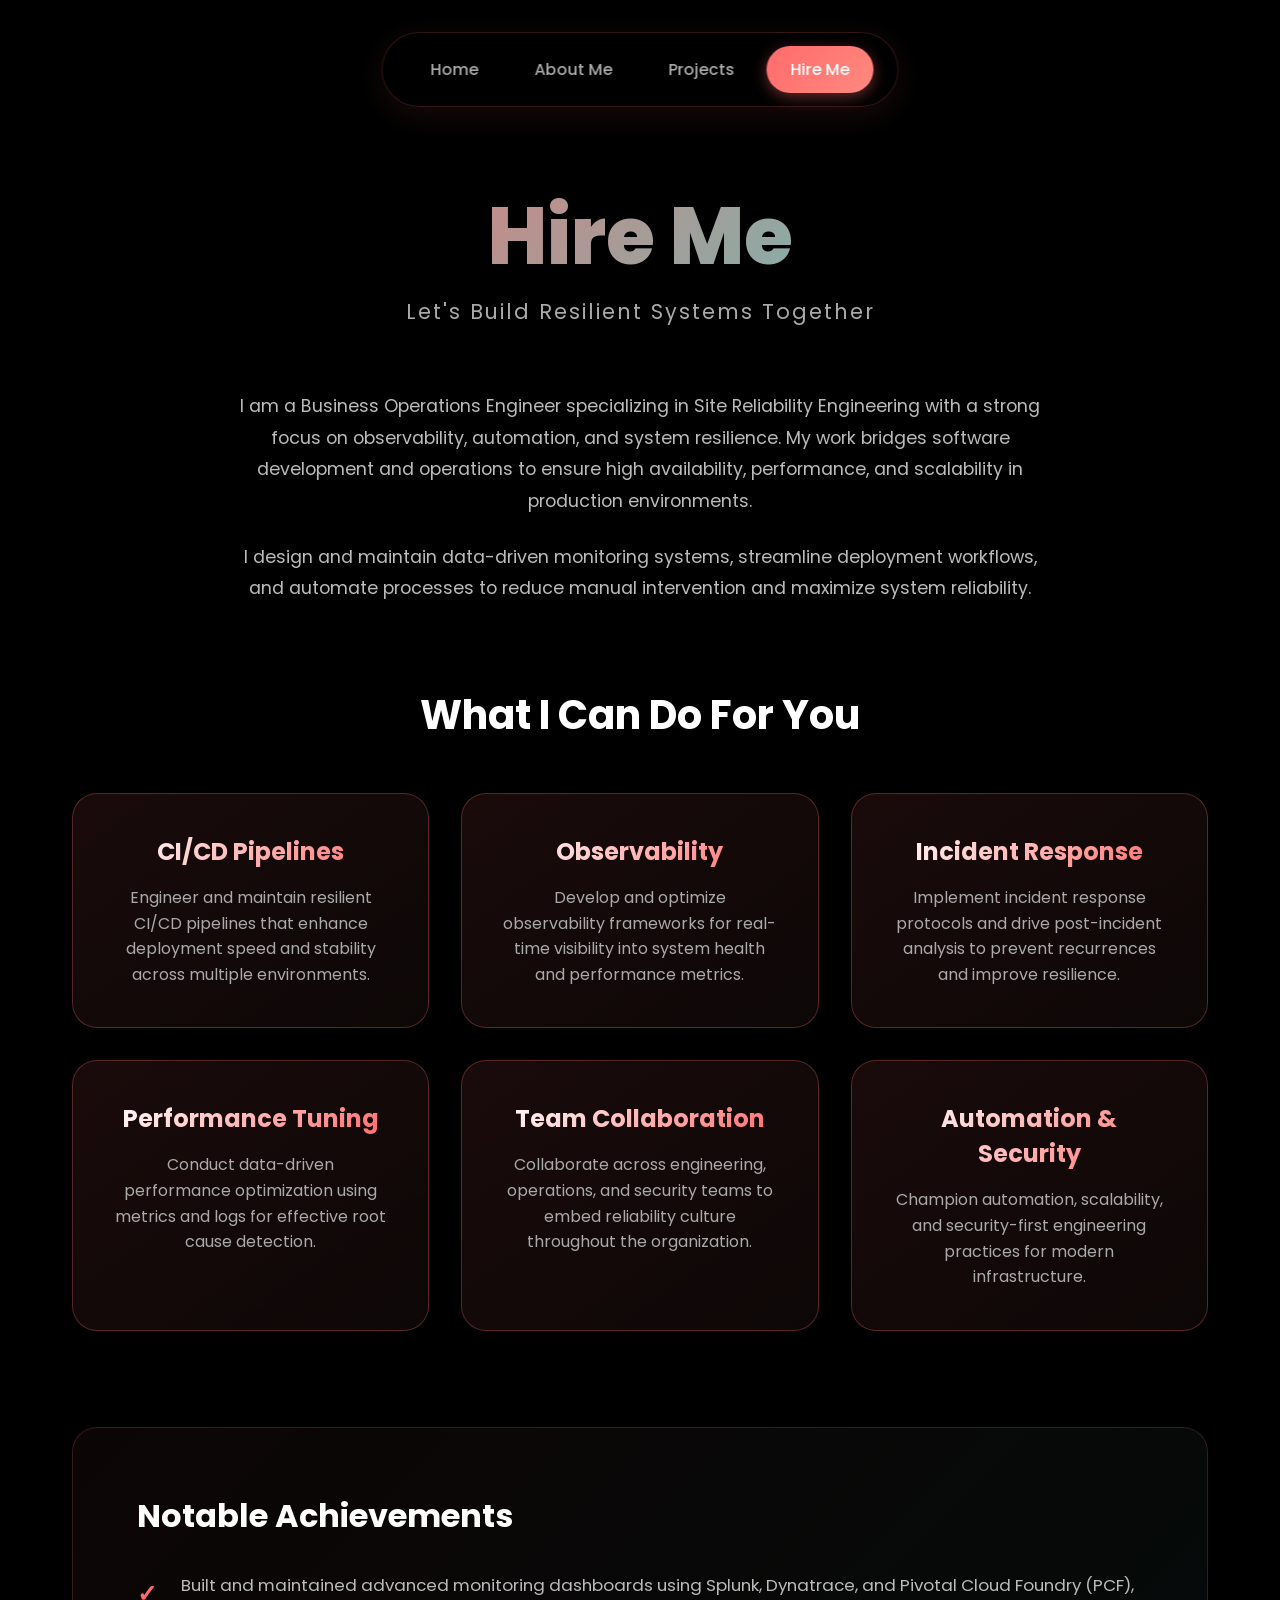
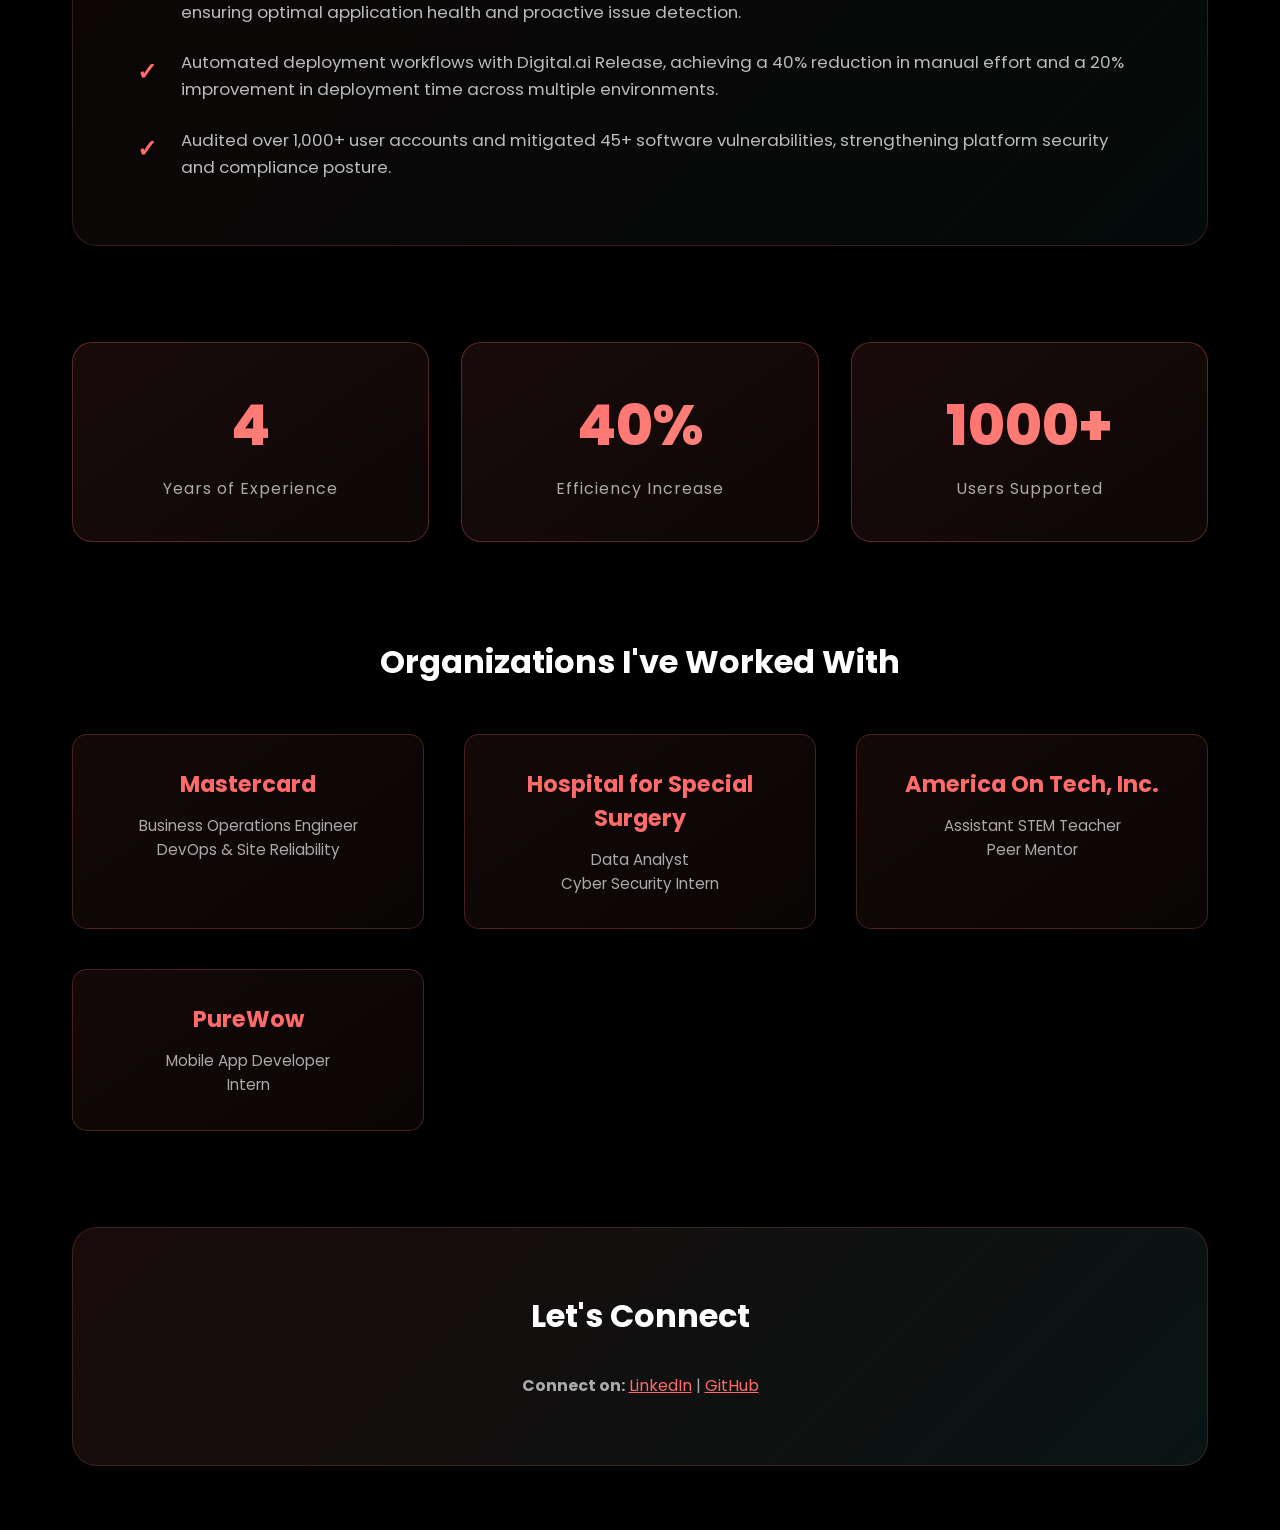
==== hire.html @ 8df4f851 "Major changes to website ui, project section under construction" ====
<!DOCTYPE html>
<html lang="en">
<head>
    <meta charset="UTF-8">
    <meta name="viewport" content="width=device-width, initial-scale=1.0">
    <title>Journisha Dolphin - Hire Me</title>
    <link rel="preconnect" href="https://fonts.googleapis.com">
    <link rel="preconnect" href="https://fonts.gstatic.com" crossorigin>
    <link href="https://fonts.googleapis.com/css2?family=Poppins:wght@300;400;500;600;700;800&display=swap" rel="stylesheet">
    <style>
        * {
            margin: 0;
            padding: 0;
            box-sizing: border-box;
        }

        body, html {
            background-color: black;
            font-family: 'Poppins', sans-serif;
            color: #ccc;
            overflow-x: hidden;
        }

        /* Navbar Styles */
        nav {
            position: fixed;
            top: 2rem;
            left: 50%;
            transform: translateX(-50%);
            z-index: 1000;
            animation: slideDown 0.6s ease-out;
        }

        .nav-container {
            display: flex;
            gap: 0.5rem;
            background: rgba(0, 0, 0, 0.8);
            backdrop-filter: blur(20px);
            border: 1px solid rgba(255, 107, 107, 0.2);
            border-radius: 50px;
            padding: 0.8rem 1.5rem;
            box-shadow: 0 8px 32px rgba(255, 107, 107, 0.1);
            transition: all 0.3s ease;
        }

        .nav-container:hover {
            background: rgba(0, 0, 0, 0.9);
            border-color: rgba(255, 107, 107, 0.4);
            box-shadow: 0 8px 32px rgba(255, 107, 107, 0.2);
        }

        nav a {
            position: relative;
            padding: 0.7rem 1.5rem;
            font-size: 1rem;
            font-weight: 500;
            color: #aaa;
            text-decoration: none;
            border-radius: 50px;
            transition: all 0.3s cubic-bezier(0.175, 0.885, 0.32, 1.275);
            cursor: pointer;
            white-space: nowrap;
        }

        nav a:hover,
        nav a.active {
            color: #fff;
            background: linear-gradient(135deg, rgba(255, 107, 107, 0.3) 0%, rgba(255, 138, 128, 0.2) 100%);
        }

        nav a.active {
            background: linear-gradient(135deg, #ff6b6b 0%, #ff8a80 100%);
            color: #fff;
            box-shadow: 0 4px 15px rgba(255, 107, 107, 0.4);
        }

        @keyframes slideDown {
            from {
                opacity: 0;
                transform: translateX(-50%) translateY(-20px);
            }
            to {
                opacity: 1;
                transform: translateX(-50%) translateY(0);
            }
        }

        /* Main Content */
        main {
            padding-top: 8rem;
            min-height: 100vh;
            width: 100%;
        }

        .hire-container {
            max-width: 1200px;
            margin: 0 auto;
            padding: 4rem 2rem;
        }

        /* Section Title */
        .hire-title {
            font-size: 5rem;
            font-weight: 800;
            margin-bottom: 1rem;
            background: linear-gradient(135deg, #ff6b6b 0%, #4ecdc4 100%);
            -webkit-background-clip: text;
            -webkit-text-fill-color: transparent;
            background-clip: text;
            text-align: center;
            line-height: 1.1;
        }

        .hire-subtitle {
            font-size: 1.3rem;
            color: #aaa;
            text-align: center;
            margin-bottom: 4rem;
            letter-spacing: 2px;
        }

        /* Intro Section */
        .hire-intro {
            max-width: 800px;
            margin: 0 auto 5rem;
            text-align: center;
        }

        .hire-intro p {
            font-size: 1.1rem;
            line-height: 1.8;
            color: #bbb;
            margin-bottom: 1.5rem;
        }

        /* Services Grid */
        .services-section {
            margin-bottom: 6rem;
        }

        .services-title {
            font-size: 2.5rem;
            font-weight: 700;
            color: #fff;
            margin-bottom: 3rem;
            text-align: center;
        }

        .services-grid {
            display: grid;
            grid-template-columns: repeat(auto-fit, minmax(300px, 1fr));
            gap: 2rem;
            margin-bottom: 4rem;
        }

        .service-card {
            background: linear-gradient(145deg, rgba(255, 107, 107, 0.1) 0%, rgba(255, 138, 128, 0.05) 100%);
            backdrop-filter: blur(20px);
            border: 1px solid rgba(255, 107, 107, 0.3);
            border-radius: 25px;
            padding: 2.5rem;
            text-align: center;
            transition: all 0.4s cubic-bezier(0.175, 0.885, 0.32, 1.275);
            cursor: pointer;
        }

        .service-card:hover {
            transform: translateY(-10px) scale(1.02);
            background: linear-gradient(145deg, rgba(255, 107, 107, 0.2) 0%, rgba(255, 138, 128, 0.1) 100%);
            border-color: rgba(255, 107, 107, 0.6);
            box-shadow: 0 20px 50px rgba(255, 107, 107, 0.2);
        }

        .service-card h3 {
            font-size: 1.5rem;
            font-weight: 700;
            color: #fff;
            margin-bottom: 1rem;
            background: linear-gradient(135deg, #fff 0%, #ff6b6b 100%);
            -webkit-background-clip: text;
            -webkit-text-fill-color: transparent;
            background-clip: text;
        }

        .service-card p {
            font-size: 1rem;
            color: #aaa;
            line-height: 1.6;
        }

        /* Highlights */
        .highlights-section {
            background: linear-gradient(135deg, rgba(255, 107, 107, 0.05) 0%, rgba(78, 205, 196, 0.05) 100%);
            border: 1px solid rgba(255, 107, 107, 0.2);
            border-radius: 25px;
            padding: 4rem;
            margin: 4rem 0;
        }

        .highlights-title {
            font-size: 2rem;
            font-weight: 700;
            color: #fff;
            margin-bottom: 2rem;
        }

        .highlights-list {
            list-style: none;
            display: grid;
            gap: 1.5rem;
        }

        .highlights-list li {
            display: flex;
            align-items: flex-start;
            gap: 1.5rem;
            font-size: 1.05rem;
            line-height: 1.6;
            color: #bbb;
        }

        .highlights-list li::before {
            content: '✓';
            color: #ff6b6b;
            font-size: 1.5rem;
            font-weight: bold;
            flex-shrink: 0;
            margin-top: 0.2rem;
        }

        /* Stats */
        .stats-section {
            margin: 6rem 0;
        }

        .stats-grid {
            display: grid;
            grid-template-columns: repeat(auto-fit, minmax(250px, 1fr));
            gap: 2rem;
            margin-bottom: 4rem;
        }

        .stat-item {
            background: linear-gradient(145deg, rgba(255, 107, 107, 0.1) 0%, rgba(255, 138, 128, 0.05) 100%);
            border: 1px solid rgba(255, 107, 107, 0.3);
            border-radius: 20px;
            padding: 2.5rem;
            text-align: center;
            transition: all 0.4s ease;
        }

        .stat-item:hover {
            transform: translateY(-8px);
            border-color: rgba(255, 107, 107, 0.6);
        }

        .stat-number {
            font-size: 3.5rem;
            font-weight: 800;
            background: linear-gradient(135deg, #ff6b6b 0%, #ff8a80 100%);
            -webkit-background-clip: text;
            -webkit-text-fill-color: transparent;
            background-clip: text;
            margin-bottom: 0.5rem;
        }

        .stat-label {
            font-size: 1rem;
            color: #aaa;
            letter-spacing: 1px;
        }

        /* Companies */
        .companies-section {
            margin: 6rem 0;
        }

        .companies-title {
            font-size: 2rem;
            font-weight: 700;
            color: #fff;
            text-align: center;
            margin-bottom: 3rem;
        }

        .companies-list {
            list-style: none;
            display: grid;
            grid-template-columns: repeat(auto-fit, minmax(280px, 1fr));
            gap: 2.5rem;
        }

        .company-item {
            background: linear-gradient(145deg, rgba(255, 107, 107, 0.08) 0%, rgba(255, 138, 128, 0.04) 100%);
            border: 1px solid rgba(255, 107, 107, 0.25);
            border-radius: 15px;
            padding: 2rem;
            transition: all 0.4s ease;
            text-align: center;
        }

        .company-item:hover {
            transform: translateY(-8px);
            border-color: rgba(255, 107, 107, 0.5);
            background: linear-gradient(145deg, rgba(255, 107, 107, 0.12) 0%, rgba(255, 138, 128, 0.08) 100%);
        }

        .company-name {
            font-size: 1.4rem;
            font-weight: 700;
            color: #ff6b6b;
            margin-bottom: 0.8rem;
        }

        .company-role {
            font-size: 0.95rem;
            color: #aaa;
            line-height: 1.6;
        }

        /* Contact Section */
        .contact-section {
            background: linear-gradient(135deg, rgba(255, 107, 107, 0.1) 0%, rgba(78, 205, 196, 0.1) 100%);
            border: 1px solid rgba(255, 107, 107, 0.2);
            border-radius: 25px;
            padding: 4rem;
            text-align: center;
            margin-top: 6rem;
        }

        .contact-title {
            font-size: 2rem;
            font-weight: 700;
            color: #fff;
            margin-bottom: 2rem;
        }

        .contact-links {
            display: flex;
            gap: 2rem;
            justify-content: center;
            flex-wrap: wrap;
            margin-bottom: 2rem;
        }

        .contact-link {
            color: #ff6b6b;
            text-decoration: none;
            font-size: 1.1rem;
            font-weight: 600;
            position: relative;
            transition: all 0.3s;
        }

        .contact-link::after {
            content: '';
            position: absolute;
            bottom: -5px;
            left: 0;
            width: 0;
            height: 2px;
            background: linear-gradient(135deg, #ff6b6b 0%, #ff8a80 100%);
            transition: width 0.3s;
        }

        .contact-link:hover::after {
            width: 100%;
        }

        .contact-info {
            color: #aaa;
            font-size: 1rem;
            margin-top: 2rem;
            line-height: 1.8;
        }

        /* Responsive */
        @media (max-width: 768px) {
            .hire-title {
                font-size: 3rem;
            }

            .services-title {
                font-size: 2rem;
            }

            .services-grid {
                grid-template-columns: 1fr;
            }

            .highlights-section,
            .contact-section {
                padding: 2.5rem 1.5rem;
            }

            .hire-container {
                padding: 2rem 1rem;
            }

            nav {
                top: 1rem;
            }

            main {
                padding-top: 6rem;
            }

            .stat-number {
                font-size: 2.5rem;
            }
        }
    </style>
</head>
<body>
    <!-- Navigation -->
    <nav>
        <div class="nav-container">
            <a href="index.html" class="nav-link">Home</a>
            <a href="#aboutme" class="nav-link">About Me</a>
            <a href="projects.html" class="nav-link">Projects</a>
            <a href="#hire" class="nav-link active">Hire Me</a>
        </div>
    </nav>

    <!-- Main Content -->
    <main>
        <div class="hire-container">
            <h1 class="hire-title">Hire Me</h1>
            <p class="hire-subtitle">Let's Build Resilient Systems Together</p>

            <!-- Intro -->
            <div class="hire-intro">
                <p>I am a Business Operations Engineer specializing in Site Reliability Engineering with a strong focus on observability, automation, and system resilience. My work bridges software development and operations to ensure high availability, performance, and scalability in production environments.</p>
                <p>I design and maintain data-driven monitoring systems, streamline deployment workflows, and automate processes to reduce manual intervention and maximize system reliability.</p>
            </div>

            <!-- Services -->
            <section class="services-section">
                <h2 class="services-title">What I Can Do For You</h2>
                <div class="services-grid">
                    <div class="service-card">
                        <h3>CI/CD Pipelines</h3>
                        <p>Engineer and maintain resilient CI/CD pipelines that enhance deployment speed and stability across multiple environments.</p>
                    </div>
                    <div class="service-card">
                        <h3>Observability</h3>
                        <p>Develop and optimize observability frameworks for real-time visibility into system health and performance metrics.</p>
                    </div>
                    <div class="service-card">
                        <h3>Incident Response</h3>
                        <p>Implement incident response protocols and drive post-incident analysis to prevent recurrences and improve resilience.</p>
                    </div>
                    <div class="service-card">
                        <h3>Performance Tuning</h3>
                        <p>Conduct data-driven performance optimization using metrics and logs for effective root cause detection.</p>
                    </div>
                    <div class="service-card">
                        <h3>Team Collaboration</h3>
                        <p>Collaborate across engineering, operations, and security teams to embed reliability culture throughout the organization.</p>
                    </div>
                    <div class="service-card">
                        <h3>Automation & Security</h3>
                        <p>Champion automation, scalability, and security-first engineering practices for modern infrastructure.</p>
                    </div>
                </div>
            </section>

            <!-- Highlights -->
            <section class="highlights-section">
                <h2 class="highlights-title">Notable Achievements</h2>
                <ul class="highlights-list">
                    <li>Built and maintained advanced monitoring dashboards using Splunk, Dynatrace, and Pivotal Cloud Foundry (PCF), ensuring optimal application health and proactive issue detection.</li>
                    <li>Automated deployment workflows with Digital.ai Release, achieving a 40% reduction in manual effort and a 20% improvement in deployment time across multiple environments.</li>
                    <li>Audited over 1,000+ user accounts and mitigated 45+ software vulnerabilities, strengthening platform security and compliance posture.</li>
                </ul>
            </section>

            <!-- Stats -->
            <section class="stats-section">
                <div class="stats-grid">
                    <div class="stat-item">
                        <div class="stat-number">4</div>
                        <div class="stat-label">Years of Experience</div>
                    </div>
                    <div class="stat-item">
                        <div class="stat-number">40%</div>
                        <div class="stat-label">Efficiency Increase</div>
                    </div>
                    <div class="stat-item">
                        <div class="stat-number">1000+</div>
                        <div class="stat-label">Users Supported</div>
                    </div>
                </div>
            </section>

            <!-- Companies -->
            <section class="companies-section">
                <h2 class="companies-title">Organizations I've Worked With</h2>
                <ul class="companies-list">
                    <li class="company-item">
                        <div class="company-name">Mastercard</div>
                        <div class="company-role">Business Operations Engineer<br>DevOps & Site Reliability</div>
                    </li>
                    <li class="company-item">
                        <div class="company-name">Hospital for Special Surgery</div>
                        <div class="company-role">Data Analyst<br>Cyber Security Intern</div>
                    </li>
                    <li class="company-item">
                        <div class="company-name">America On Tech, Inc.</div>
                        <div class="company-role">Assistant STEM Teacher<br>Peer Mentor</div>
                    </li>
                    <li class="company-item">
                        <div class="company-name">PureWow</div>
                        <div class="company-role">Mobile App Developer<br>Intern</div>
                    </li>
                </ul>
            </section>

            <!-- Contact -->
            <section class="contact-section">
                <h2 class="contact-title">Let's Connect</h2>
                <div class="contact-info">
                    <p><strong>Connect on:</strong> <a href="https://linkedin.com/in/journisha-dolphin-3b1b40156/" target="_blank" style="color: #ff6b6b;">LinkedIn</a> | <a href="https://github.com/journishadolphin" target="_blank" style="color: #ff6b6b;">GitHub</a></p>
                </div>
            </section>
        </div>
    </main>
</body>
</html>
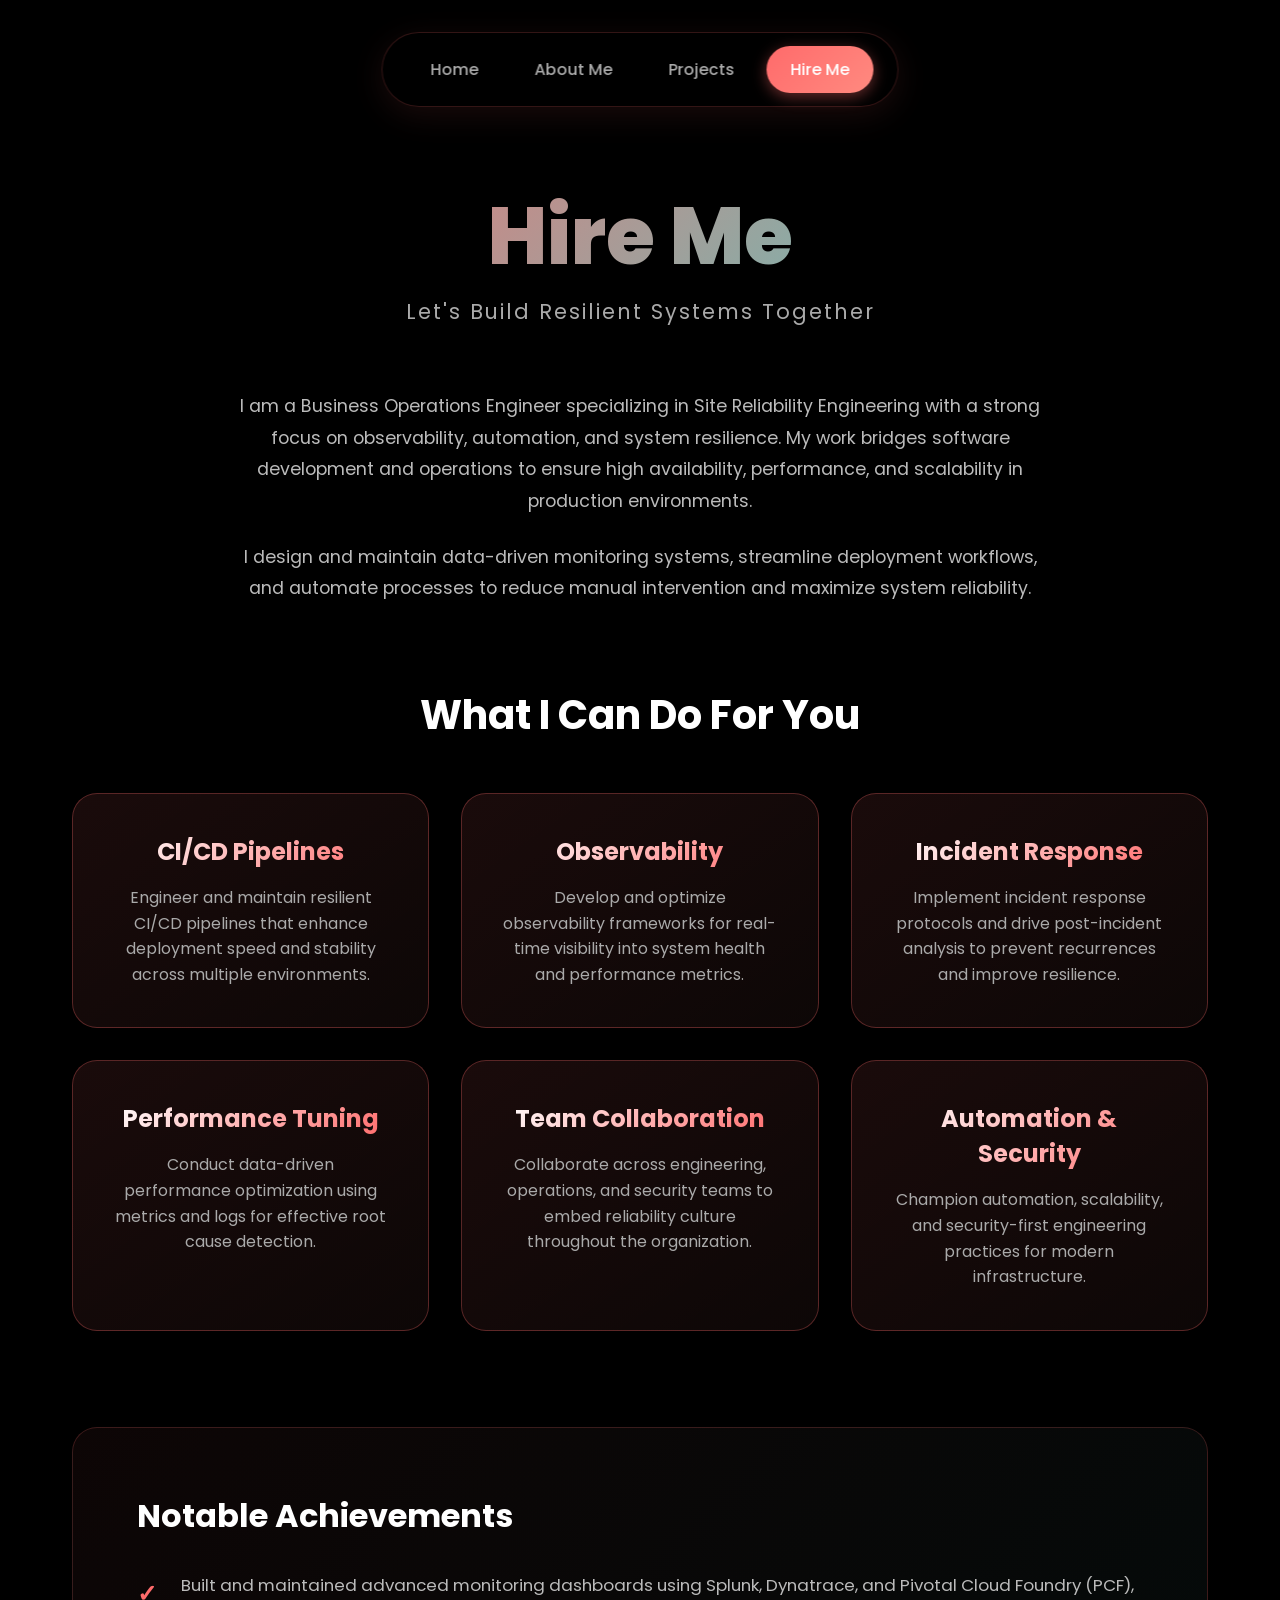
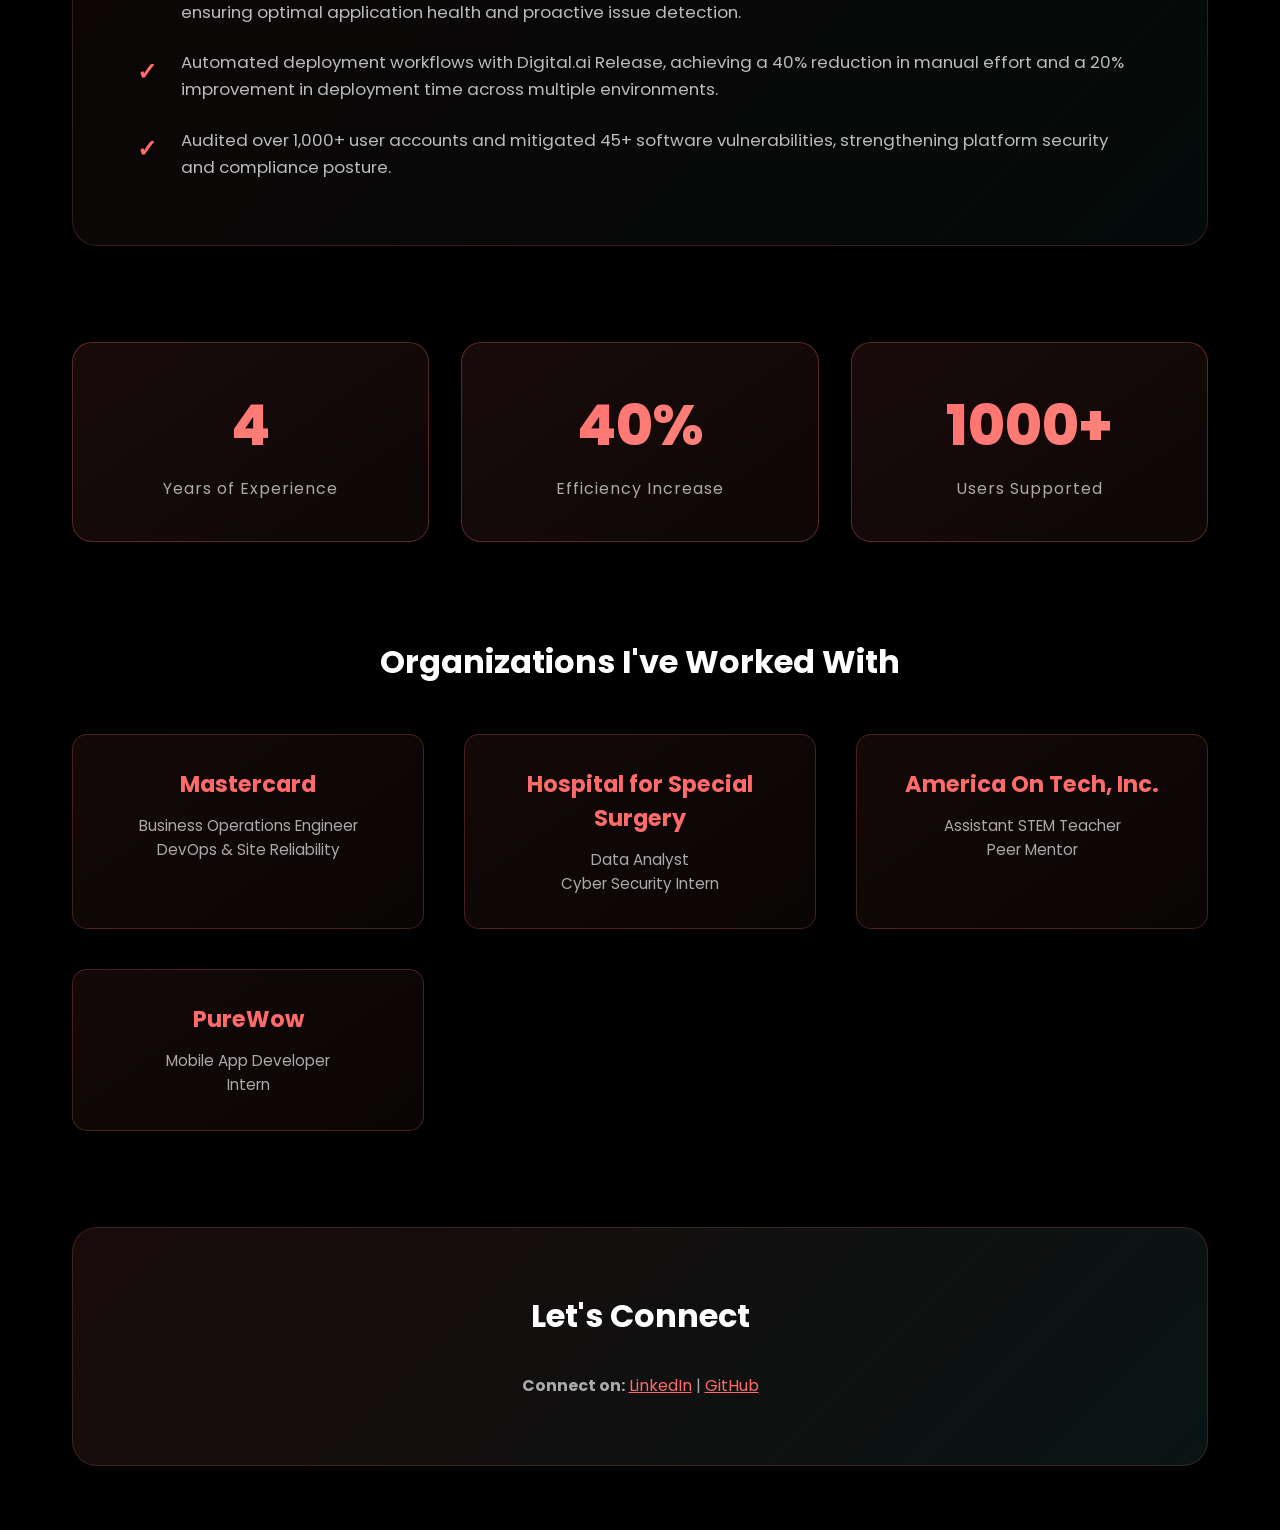
==== commit a47e390d: "Visted navigation to home page from the project and hire pages; redesigned projects.html" ====
--- a/hire.html
+++ b/hire.html
@@ -415,7 +415,7 @@
     <!-- Navigation -->
     <nav>
         <div class="nav-container">
-            <a href="index.html" class="nav-link">Home</a>
+            <a href="https://journishadolphin.com/" class="nav-link">Home</a>
             <a href="#aboutme" class="nav-link">About Me</a>
             <a href="projects.html" class="nav-link">Projects</a>
             <a href="#hire" class="nav-link active">Hire Me</a>
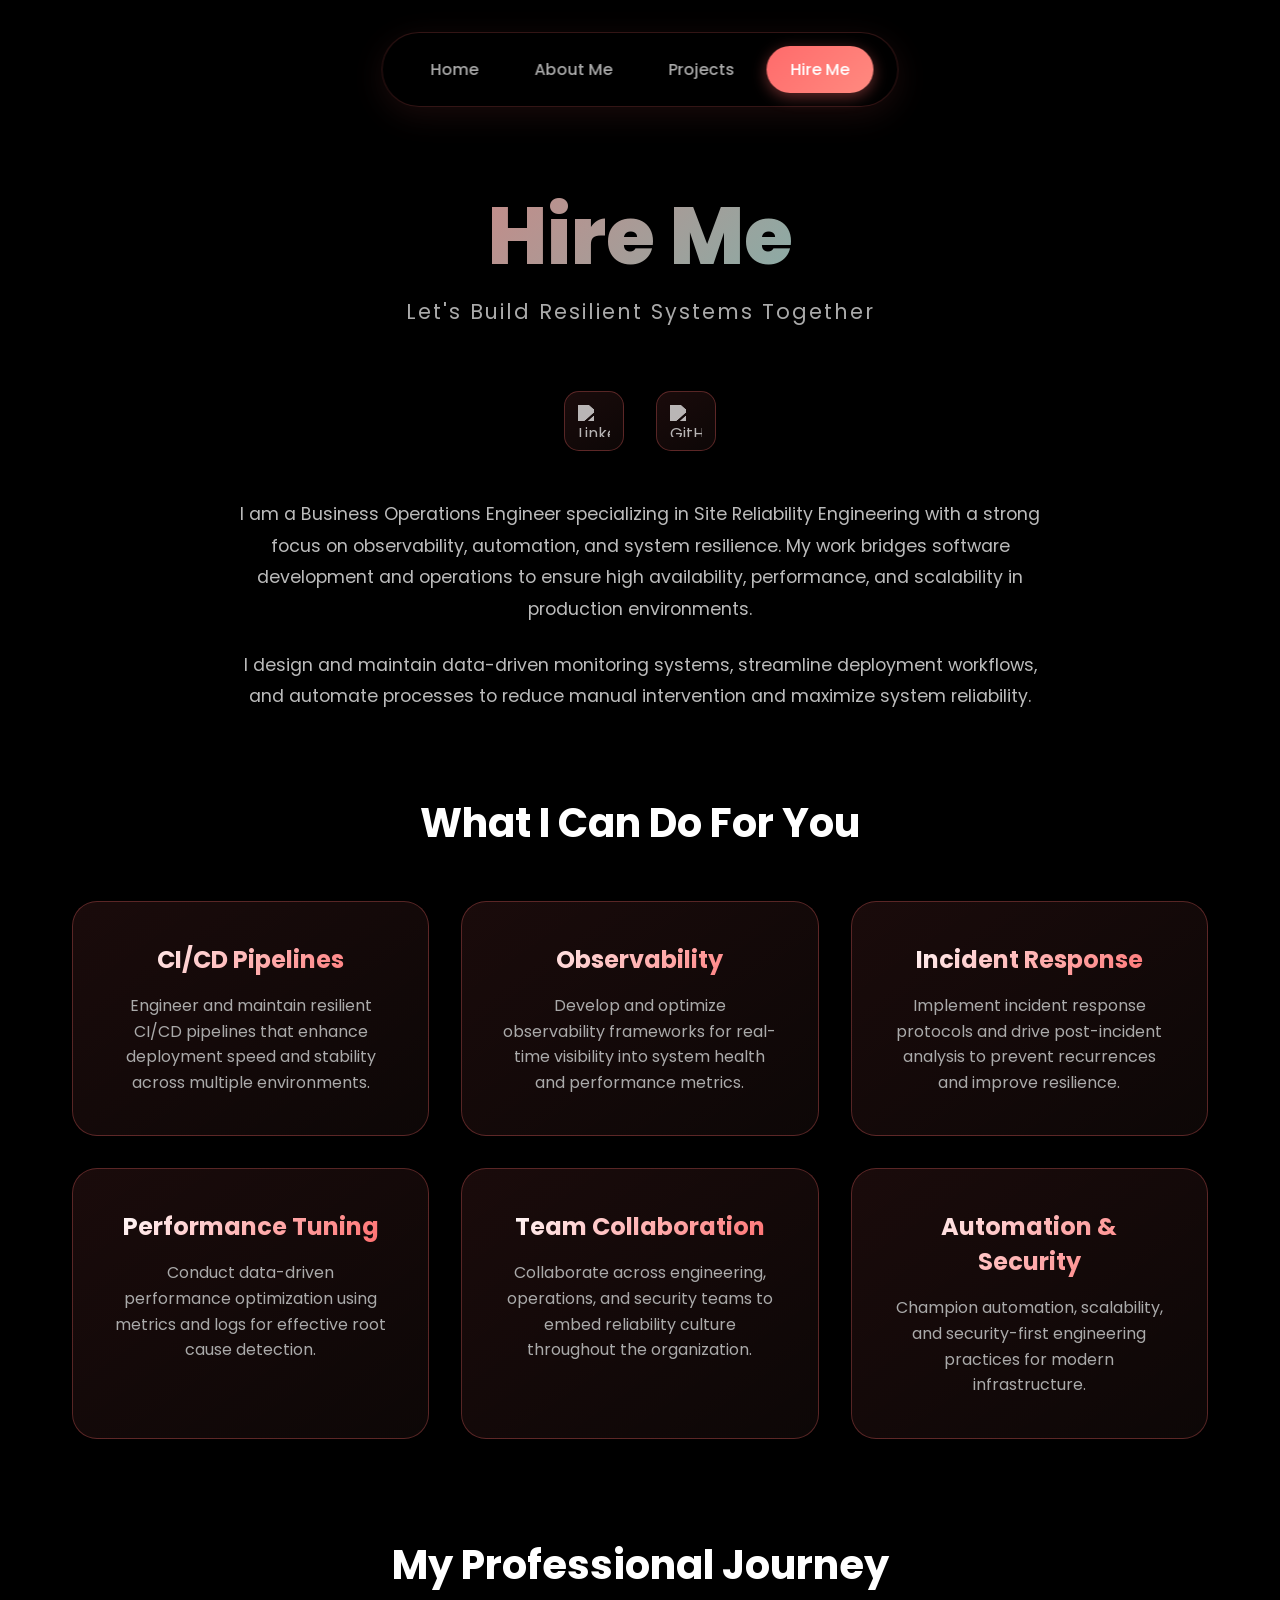
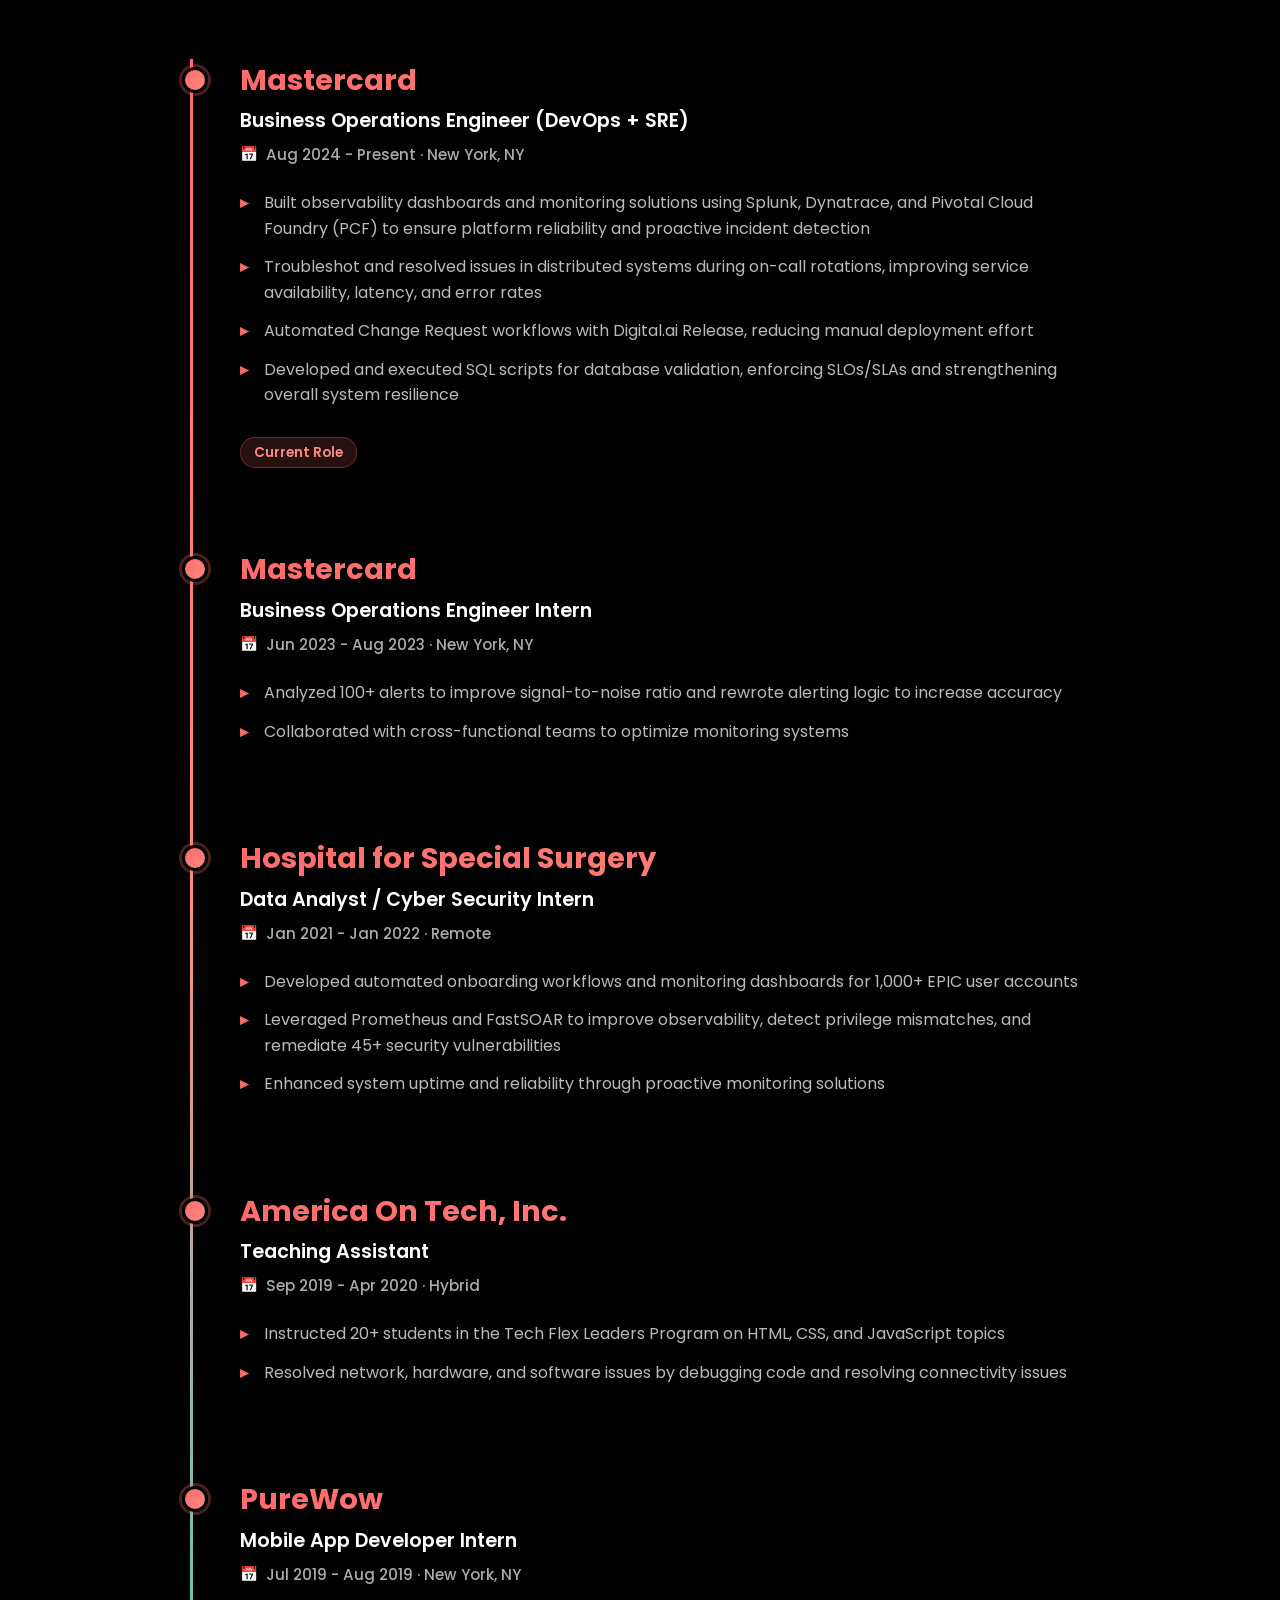
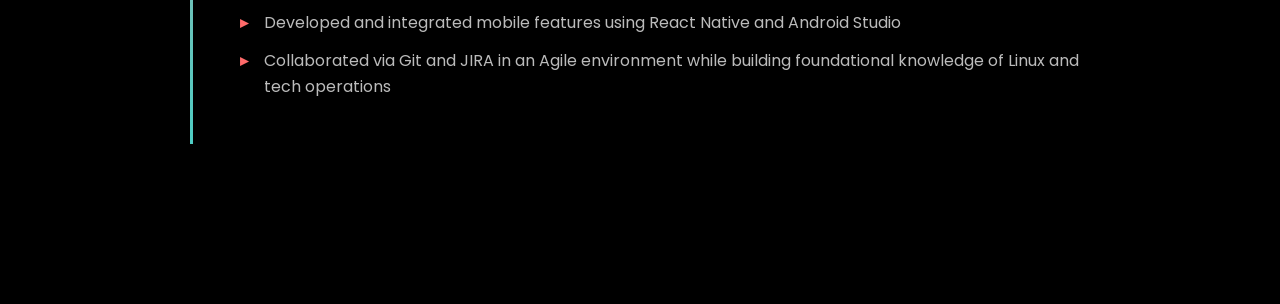
==== commit 606beece: "major fixes to home ui, projects, and hire me pages" ====
--- a/hire.html
+++ b/hire.html
@@ -235,8 +235,8 @@
 
         .stats-grid {
             display: grid;
-            grid-template-columns: repeat(auto-fit, minmax(250px, 1fr));
-            gap: 2rem;
+            grid-template-columns: repeat(auto-fit, minmax(1px, 1fr));
+            gap: 1rem;
             margin-bottom: 4rem;
         }
 
@@ -244,7 +244,7 @@
             background: linear-gradient(145deg, rgba(255, 107, 107, 0.1) 0%, rgba(255, 138, 128, 0.05) 100%);
             border: 1px solid rgba(255, 107, 107, 0.3);
             border-radius: 20px;
-            padding: 2.5rem;
+            padding: 1.5rem;
             text-align: center;
             transition: all 0.4s ease;
         }
@@ -255,7 +255,7 @@
         }
 
         .stat-number {
-            font-size: 3.5rem;
+            font-size: 1rem;
             font-weight: 800;
             background: linear-gradient(135deg, #ff6b6b 0%, #ff8a80 100%);
             -webkit-background-clip: text;
@@ -318,61 +318,165 @@
             line-height: 1.6;
         }
 
-        /* Contact Section */
-        .contact-section {
-            background: linear-gradient(135deg, rgba(255, 107, 107, 0.1) 0%, rgba(78, 205, 196, 0.1) 100%);
-            border: 1px solid rgba(255, 107, 107, 0.2);
-            border-radius: 25px;
-            padding: 4rem;
-            text-align: center;
-            margin-top: 6rem;
-        }
-
-        .contact-title {
-            font-size: 2rem;
+         /* Resume Timeline */
+        .timeline-section {
+            margin: 6rem 0;
+        }
+
+        .timeline-title {
+            font-size: 2.5rem;
             font-weight: 700;
             color: #fff;
-            margin-bottom: 2rem;
-        }
-
-        .contact-links {
+            margin-bottom: 4rem;
+            text-align: center;
+        }
+
+        .resume-timeline {
+            position: relative;
+            max-width: 900px;
+            margin: 0 auto;
+        }
+
+        .resume-timeline::before {
+            content: '';
+            position: absolute;
+            left: 0;
+            top: 0;
+            bottom: 0;
+            width: 3px;
+            background: linear-gradient(180deg, #ff6b6b 0%, #ff8a80 50%, #4ecdc4 100%);
+        }
+
+        .timeline-entry {
+            position: relative;
+            padding-left: 50px;
+            margin-bottom: 3rem;
+            padding-bottom: 2rem;
+        }
+
+        .timeline-entry::before {
+            content: '';
+            position: absolute;
+            left: -8px;
+            top: 8px;
+            width: 20px;
+            height: 20px;
+            background: linear-gradient(135deg, #ff6b6b 0%, #ff8a80 100%);
+            border: 3px solid #000;
+            border-radius: 50%;
+            box-shadow: 0 0 0 3px rgba(255, 107, 107, 0.3);
+            z-index: 1;
+        }
+
+        .timeline-header {
+            margin-bottom: 1rem;
+        }
+
+        .timeline-company-name {
+            font-size: 1.8rem;
+            font-weight: 700;
+            background: linear-gradient(135deg, #ff6b6b 0%, #ff8a80 100%);
+            -webkit-background-clip: text;
+            -webkit-text-fill-color: transparent;
+            background-clip: text;
+            margin-bottom: 0.3rem;
+        }
+
+        .timeline-position {
+            font-size: 1.2rem;
+            font-weight: 600;
+            color: #fff;
+            margin-bottom: 0.5rem;
+        }
+
+        .timeline-dates {
+            font-size: 0.95rem;
+            color: #aaa;
+            font-weight: 500;
+            display: flex;
+            align-items: center;
+            gap: 0.5rem;
+        }
+
+        .timeline-dates::before {
+            content: '📅';
+            font-size: 0.9rem;
+        }
+
+        .timeline-achievements {
+            list-style: none;
+            margin-top: 1.5rem;
+        }
+
+        .timeline-achievements li {
+            position: relative;
+            padding-left: 1.5rem;
+            margin-bottom: 0.8rem;
+            font-size: 1rem;
+            line-height: 1.6;
+            color: #bbb;
+        }
+
+        .timeline-achievements li::before {
+            content: '▸';
+            position: absolute;
+            left: 0;
+            color: #ff6b6b;
+            font-weight: bold;
+        }
+
+        .timeline-badge {
+            display: inline-block;
+            padding: 0.3rem 0.8rem;
+            background: rgba(255, 107, 107, 0.15);
+            border: 1px solid rgba(255, 107, 107, 0.3);
+            border-radius: 15px;
+            font-size: 0.85rem;
+            color: #ff8a80;
+            margin-top: 1rem;
+            font-weight: 600;
+        }
+         /* Social Links */
+        .social-links {
             display: flex;
             gap: 2rem;
             justify-content: center;
-            flex-wrap: wrap;
-            margin-bottom: 2rem;
-        }
-
-        .contact-link {
-            color: #ff6b6b;
-            text-decoration: none;
-            font-size: 1.1rem;
-            font-weight: 600;
-            position: relative;
-            transition: all 0.3s;
-        }
-
-        .contact-link::after {
-            content: '';
-            position: absolute;
-            bottom: -5px;
-            left: 0;
-            width: 0;
-            height: 2px;
-            background: linear-gradient(135deg, #ff6b6b 0%, #ff8a80 100%);
-            transition: width 0.3s;
-        }
-
-        .contact-link:hover::after {
-            width: 100%;
-        }
-
-        .contact-info {
-            color: #aaa;
-            font-size: 1rem;
-            margin-top: 2rem;
-            line-height: 1.8;
-        }
+            margin: 2rem 0 3rem 0;
+        }
+
+        .social-link {
+            width: 60px;
+            height: 60px;
+            background: linear-gradient(145deg, rgba(255, 107, 107, 0.1) 0%, rgba(255, 138, 128, 0.05) 100%);
+            border: 1px solid rgba(255, 107, 107, 0.3);
+            border-radius: 15px;
+            display: flex;
+            align-items: center;
+            justify-content: center;
+            transition: all 0.3s ease;
+            cursor: pointer;
+        }
+
+        .social-link:hover {
+            transform: translateY(-5px);
+            background: linear-gradient(145deg, rgba(255, 107, 107, 0.2) 0%, rgba(255, 138, 128, 0.1) 100%);
+            border-color: rgba(255, 107, 107, 0.6);
+            box-shadow: 0 10px 30px rgba(255, 107, 107, 0.3);
+        }
+
+        .social-link img {
+            width: 32px;
+            height: 32px;
+            filter: brightness(0) invert(1);
+            opacity: 0.7;
+            transition: opacity 0.3s;
+        }
+
+        .social-link:hover img {
+            opacity: 1;
+        }
+
+
 
         /* Responsive */
         @media (max-width: 768px) {
@@ -395,10 +499,14 @@
 
             .hire-container {
                 padding: 2rem 1rem;
-            }
+
+                
 
             nav {
                 top: 1rem;
+            
+
+
             }
 
             main {
@@ -409,6 +517,8 @@
                 font-size: 2.5rem;
             }
         }
+
+
     </style>
 </head>
 <body>
@@ -427,6 +537,17 @@
         <div class="hire-container">
             <h1 class="hire-title">Hire Me</h1>
             <p class="hire-subtitle">Let's Build Resilient Systems Together</p>
+              <!-- Social Links -->
+            <div class="social-links">
+                <a href="https://linkedin.com/in/journisha-dolphin-3b1b40156/" target="_blank" class="social-link">
+                    <img src="https://cdn-icons-png.flaticon.com/512/174/174857.png" alt="LinkedIn">
+                </a>
+                <a href="https://github.com/journishadolphin" target="_blank" class="social-link">
+                    <img src="https://cdn-icons-png.flaticon.com/512/733/733553.png" alt="GitHub">
+                </a>
+            </div>
+           
+
 
             <!-- Intro -->
             <div class="hire-intro">
@@ -465,65 +586,85 @@
                 </div>
             </section>
 
-            <!-- Highlights -->
-            <section class="highlights-section">
-                <h2 class="highlights-title">Notable Achievements</h2>
-                <ul class="highlights-list">
-                    <li>Built and maintained advanced monitoring dashboards using Splunk, Dynatrace, and Pivotal Cloud Foundry (PCF), ensuring optimal application health and proactive issue detection.</li>
-                    <li>Automated deployment workflows with Digital.ai Release, achieving a 40% reduction in manual effort and a 20% improvement in deployment time across multiple environments.</li>
-                    <li>Audited over 1,000+ user accounts and mitigated 45+ software vulnerabilities, strengthening platform security and compliance posture.</li>
-                </ul>
-            </section>
-
-            <!-- Stats -->
-            <section class="stats-section">
-                <div class="stats-grid">
-                    <div class="stat-item">
-                        <div class="stat-number">4</div>
-                        <div class="stat-label">Years of Experience</div>
-                    </div>
-                    <div class="stat-item">
-                        <div class="stat-number">40%</div>
-                        <div class="stat-label">Efficiency Increase</div>
-                    </div>
-                    <div class="stat-item">
-                        <div class="stat-number">1000+</div>
-                        <div class="stat-label">Users Supported</div>
-                    </div>
+            <!-- Resume Timeline -->
+            <section class="timeline-section">
+                <h2 class="timeline-title">My Professional Journey</h2>
+                <div class="resume-timeline">
+                    <article class="timeline-entry">
+                        <div class="timeline-header">
+                            <h3 class="timeline-company-name">Mastercard</h3>
+                            <p class="timeline-position">Business Operations Engineer (DevOps + SRE)</p>
+                            <p class="timeline-dates">Aug 2024 - Present · New York, NY</p>
+                        </div>
+                        <ul class="timeline-achievements">
+                            <li>Built observability dashboards and monitoring solutions using Splunk, Dynatrace, and Pivotal Cloud Foundry (PCF) to ensure platform reliability and proactive incident detection</li>
+                            <li>Troubleshot and resolved issues in distributed systems during on-call rotations, improving service availability, latency, and error rates</li>
+                            <li>Automated Change Request workflows with Digital.ai Release, reducing manual deployment effort</li>
+                            <li>Developed and executed SQL scripts for database validation, enforcing SLOs/SLAs and strengthening overall system resilience</li>
+                        </ul>
+                        <span class="timeline-badge">Current Role</span>
+                    </article>
+
+                    <article class="timeline-entry">
+                        <div class="timeline-header">
+                            <h3 class="timeline-company-name">Mastercard</h3>
+                            <p class="timeline-position">Business Operations Engineer Intern</p>
+                            <p class="timeline-dates">Jun 2023 - Aug 2023 · New York, NY</p>
+                        </div>
+                        <ul class="timeline-achievements">
+                            <li>Analyzed 100+ alerts to improve signal-to-noise ratio and rewrote alerting logic to increase accuracy</li>
+                            <li>Collaborated with cross-functional teams to optimize monitoring systems</li>
+                        </ul>
+                    </article>
+
+                    <article class="timeline-entry">
+                        <div class="timeline-header">
+                            <h3 class="timeline-company-name">Hospital for Special Surgery</h3>
+                            <p class="timeline-position">Data Analyst / Cyber Security Intern</p>
+                            <p class="timeline-dates">Jan 2021 - Jan 2022 · Remote</p>
+                        </div>
+                        <ul class="timeline-achievements">
+                            <li>Developed automated onboarding workflows and monitoring dashboards for 1,000+ EPIC user accounts</li>
+                            <li>Leveraged Prometheus and FastSOAR to improve observability, detect privilege mismatches, and remediate 45+ security vulnerabilities</li>
+                            <li>Enhanced system uptime and reliability through proactive monitoring solutions</li>
+                        </ul>
+                    </article>
+
+                    <article class="timeline-entry">
+                        <div class="timeline-header">
+                            <h3 class="timeline-company-name">America On Tech, Inc.</h3>
+                            <p class="timeline-position">Teaching Assistant</p>
+                            <p class="timeline-dates">Sep 2019 - Apr 2020 · Hybrid</p>
+                        </div>
+                        <ul class="timeline-achievements">
+                            <li>Instructed 20+ students in the Tech Flex Leaders Program on HTML, CSS, and JavaScript topics</li>
+                            <li>Resolved network, hardware, and software issues by debugging code and resolving connectivity issues</li>
+                        </ul>
+                    </article>
+
+                    <article class="timeline-entry">
+                        <div class="timeline-header">
+                            <h3 class="timeline-company-name">PureWow</h3>
+                            <p class="timeline-position">Mobile App Developer Intern</p>
+                            <p class="timeline-dates">Jul 2019 - Aug 2019 · New York, NY</p>
+                        </div>
+                        <ul class="timeline-achievements">
+                            <li>Developed and integrated mobile features using React Native and Android Studio</li>
+                            <li>Collaborated via Git and JIRA in an Agile environment while building foundational knowledge of Linux and tech operations</li>
+                        </ul>
+                    </article>
                 </div>
             </section>
 
-            <!-- Companies -->
-            <section class="companies-section">
-                <h2 class="companies-title">Organizations I've Worked With</h2>
-                <ul class="companies-list">
-                    <li class="company-item">
-                        <div class="company-name">Mastercard</div>
-                        <div class="company-role">Business Operations Engineer<br>DevOps & Site Reliability</div>
-                    </li>
-                    <li class="company-item">
-                        <div class="company-name">Hospital for Special Surgery</div>
-                        <div class="company-role">Data Analyst<br>Cyber Security Intern</div>
-                    </li>
-                    <li class="company-item">
-                        <div class="company-name">America On Tech, Inc.</div>
-                        <div class="company-role">Assistant STEM Teacher<br>Peer Mentor</div>
-                    </li>
-                    <li class="company-item">
-                        <div class="company-name">PureWow</div>
-                        <div class="company-role">Mobile App Developer<br>Intern</div>
-                    </li>
-                </ul>
-            </section>
-
-            <!-- Contact -->
-            <section class="contact-section">
-                <h2 class="contact-title">Let's Connect</h2>
-                <div class="contact-info">
-                    <p><strong>Connect on:</strong> <a href="https://linkedin.com/in/journisha-dolphin-3b1b40156/" target="_blank" style="color: #ff6b6b;">LinkedIn</a> | <a href="https://github.com/journishadolphin" target="_blank" style="color: #ff6b6b;">GitHub</a></p>
-                </div>
-            </section>
-        </div>
-    </main>
-</body>
+
+           
+
+            
+
+            
+
+           
+            </div>
+        </main>
+    </body>
 </html>
